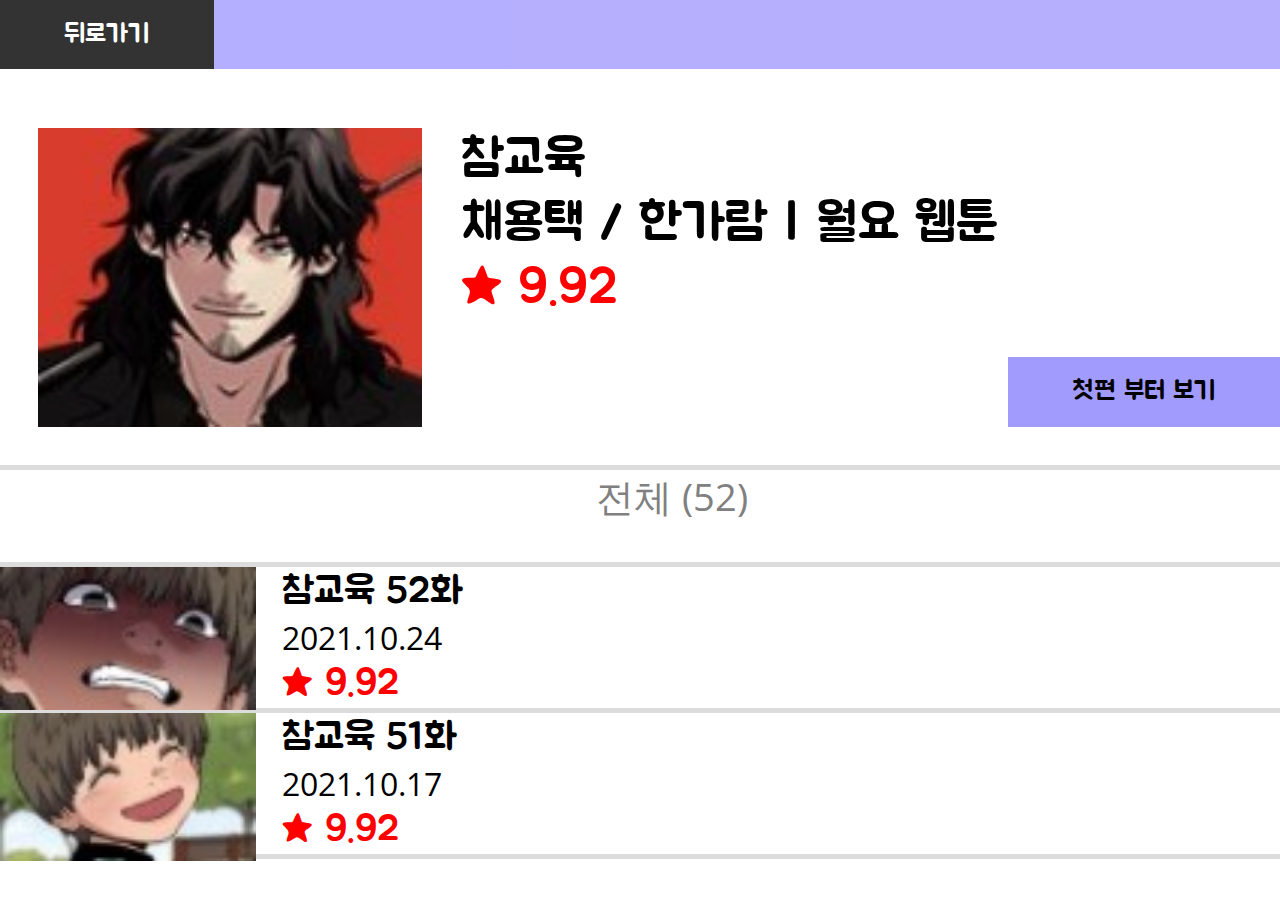
==== html/참교육.html @ a400f1e8 "Add files via upload" ====
<!DOCTYPE html>
<html lang="en">
  <head>
    <meta charset="UTF-8" />
    <meta http-equiv="X-UA-Compatible" content="IE=edge" />
    <meta name="viewport" content="width=device-width, initial-scale=1.0" />
    <title>참교육</title>
    <link rel="stylesheet" href="../style/MondayWebtooncss/참교육.css" />
    <!-- 웹폰트 -->
    <link rel="preconnect" href="https://fonts.googleapis.com" />
    <link rel="preconnect" href="https://fonts.gstatic.com" crossorigin />
    <link
      href="https://fonts.googleapis.com/css2?family=Jua&display=swap"
      rel="stylesheet"
    />
    <link rel="preconnect" href="https://fonts.googleapis.com" />
    <link rel="preconnect" href="https://fonts.gstatic.com" crossorigin />
    <link
      href="https://fonts.googleapis.com/css2?family=Open+Sans+Condensed:wght@300&display=swap"
      rel="stylesheet"
    />
    <!-- 웹폰트 끝 -->
  </head>
  <body>
    <div class="header">
      <button onclick="history.back()" class="backButton">뒤로가기</button>
    </div>
    <div class="container">
      <header>
        <div>
          <img
            src="../style/MondayWebtoonImages/참교육.jpg"
            alt="웹툰 참교육 이미지"
            class="mainWebtoonImage"
          />
          <span class="webtoonName">참교육</span> <br />
          <span class="webtoonAuthorDay">채용택 / 한가람 | 월요 웹툰</span>
          <br />
          <span class="webtoonScore">★ 9.92</span> <br />
          <button
            class="webtoonFirstStory"
            onclick="location.href='https://comic.naver.com/webtoon/detail?titleId=758037&no=1&weekday=mon'"
          >
            첫편 부터 보기
          </button>
        </div>
      </header>
      <main>
        <p>전체 (52)</p>
      </main>
      <article>
          <div onclick="location.href='https://comic.naver.com/webtoon/detail?titleId=758037&no=52&weekday=mon'">
              <img src="../style/MondayWebtoonImages/참교육회차별이미지/참교육 52화.jpg" alt="" class="webtoonImages">
              <span class="subWebtoonName">참교육 52화</span> <br>
              <span class="subDate">2021.10.24</span> <br>
              <span class="subScore">★ 9.92</span>
          </div>
          <div onclick="location.href='https://comic.naver.com/webtoon/detail?titleId=758037&no=51&weekday=mon'">
            <img src="../style/MondayWebtoonImages/참교육회차별이미지/참교육 51화.jpg" alt="" class="webtoonImages">
            <span class="subWebtoonName">참교육 51화</span> <br>
            <span class="subDate">2021.10.17</span> <br>
            <span class="subScore">★ 9.92</span>
        </div>
      </article>
    </div>
  </body>
</html>
---- style/MondayWebtooncss/참교육.css ----
/* body의 여백 없애기 */
body {
  margin: 0;
  padding-top: 10%;
}

/* 헤더부분인 뒤로가기 버튼을 고정시킴 */
.header {
  background-color: #a29bfe;
  position: fixed;
  top: 0;
  left: 0;
  right: 0;
  opacity: 0.8;
  z-index: 2;
}

.container {
  display: grid;
  grid-template-rows: auto;
}

/* header,main,article {
  border: 1px solid black;
} */

/* 메뉴버튼 꾸미기 */
.backButton {
  background-color: #a29bfe;
  color: black;
  padding: 1.5% 5%;
  text-align: center;
  font-size: 2vw;
  font-family: "Jua", sans-serif;
  border: 0;
  outline: 0;
}
/* 메뉴버튼에 마우스를 올렸을시 효과 */
.backButton:hover {
  background-color: black;
  color: white;
}

/* 웹툰 메인 이미지를 부모요소에 맞추기위해 삽입 */
.mainWebtoonImage {
  display: block;
  float: left;
  height: auto;
  width: 30%;
  padding-left: 3%;
}

.webtoonName,
.webtoonAuthorDay,
.webtoonScore {
  font-family: "Jua", sans-serif;
  font-size: 4vw;
  padding-left: 3%;
}

.webtoonScore {
  color: red;
}

.webtoonFirstStory {
  background-color: #a29bfe;
  color: black;
  padding: 1.5% 5%;
  text-align: center;
  font-size: 2vw;
  font-family: "Jua", sans-serif;
  border: 0;
  outline: 0;
  position: absolute;
  bottom: 0;
  right: 0;
}
.webtoonFirstStory:hover {
  background-color: black;
  color: white;
}
/* 첫편부터보기를 우측 하단에 두기위해 부모요소 container포지션을 변경 */
header > div {
  position: relative;
  height: 100%;
}

/* 웹툰화수 표현부분 */
p {
  display: block;
  border-top: thick solid #dcdcdc;
  font-size: 3vw;
  font-family: "Open Sans Condensed", sans-serif;
  color: gray;
  padding-left: 5%;
  text-align: center;
}

/* 웹툰 요소에 마우스 over시 클릭버튼활성화 */
article > div {
  cursor: pointer;
  border-bottom: thick solid #dcdcdc;
}
/* 웹툰 첫번째 요소에만 경계값 탑을 준다. */
article > div:nth-child(1) {
  border-top: thick solid #dcdcdc;
}

.webtoonImages {
  display: block;
  float: left;
  height: auto;
  width: 20vw;
}

.subWebtoonName {
  font-family: "Jua", sans-serif;
  font-size: 3vw;
}

.subDate {
  font-family: "Open Sans Condensed", sans-serif;
  font-size: 2.5vw;
}

.subScore {
  font-family: "Jua", sans-serif;
  font-size: 3vw;
  color: red;
}

.subWebtoonName,
.subDate,
.subScore {
  padding-left: 2%;
}
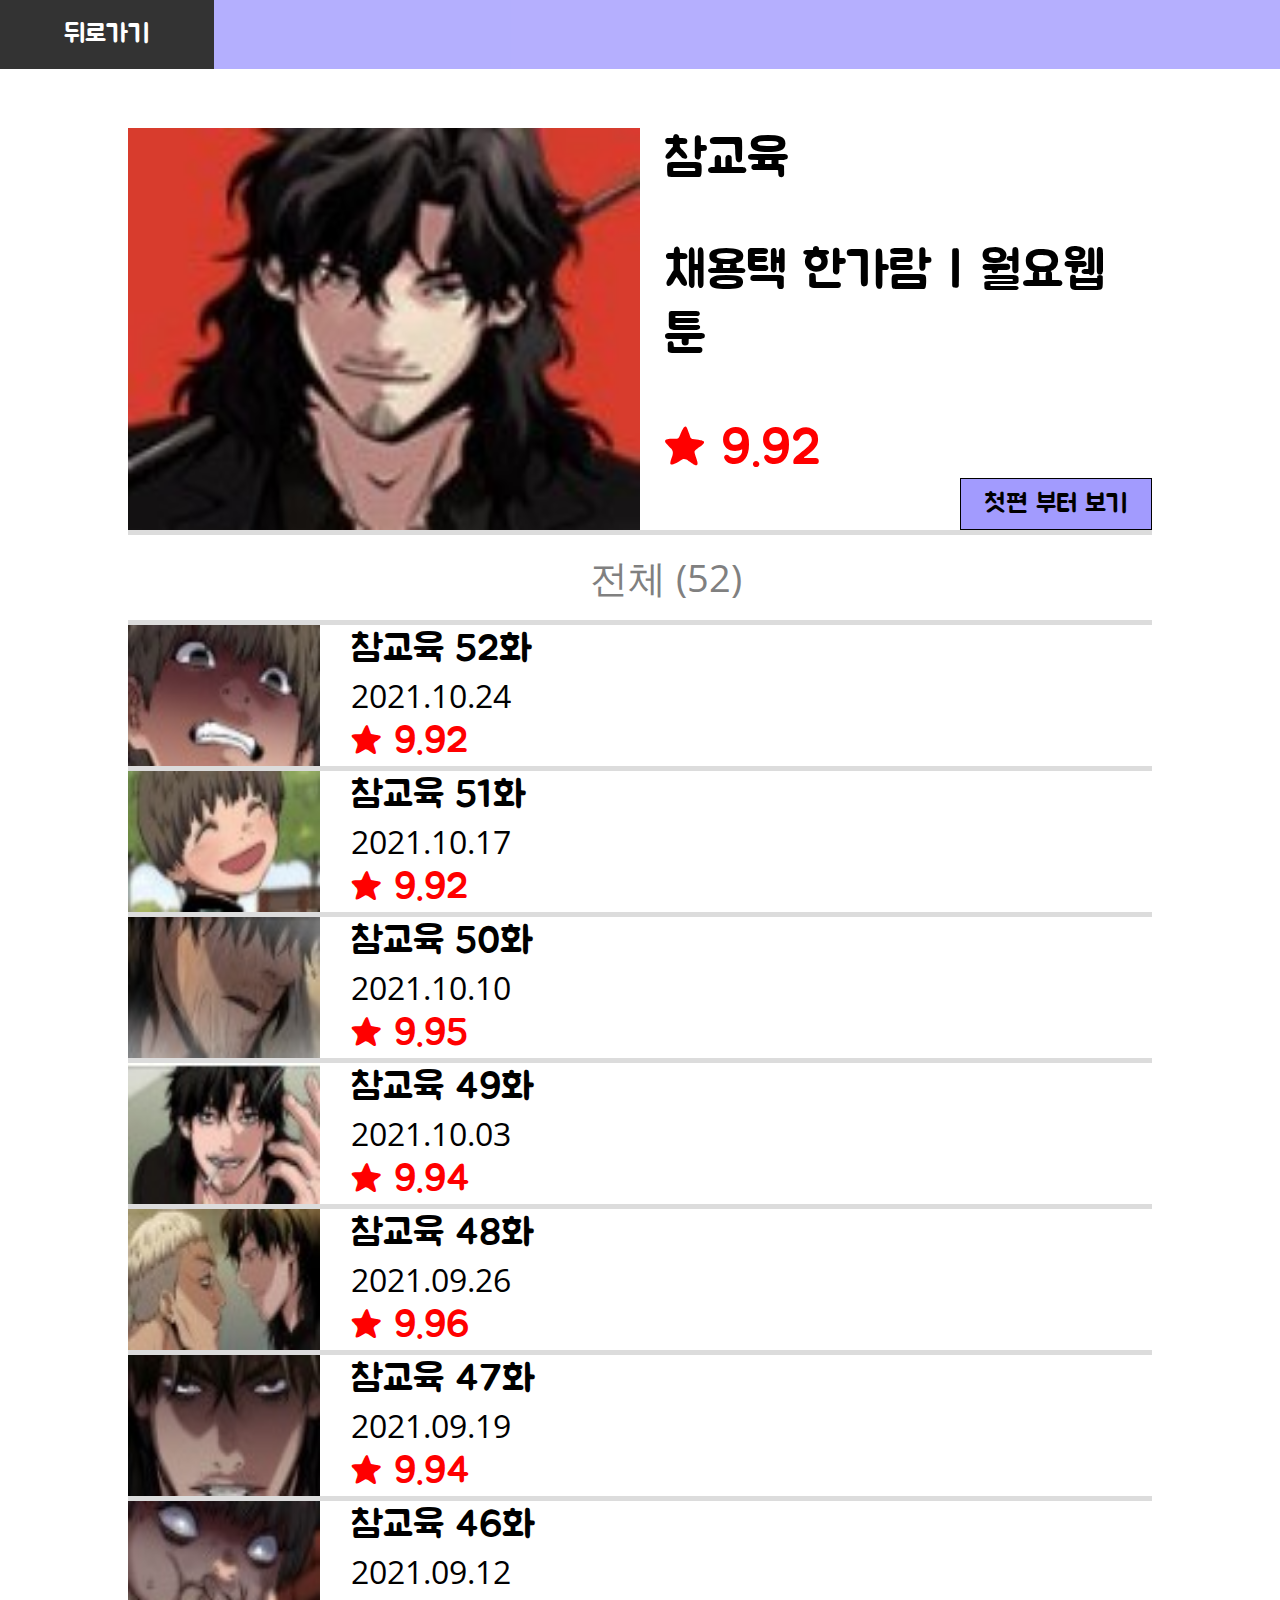
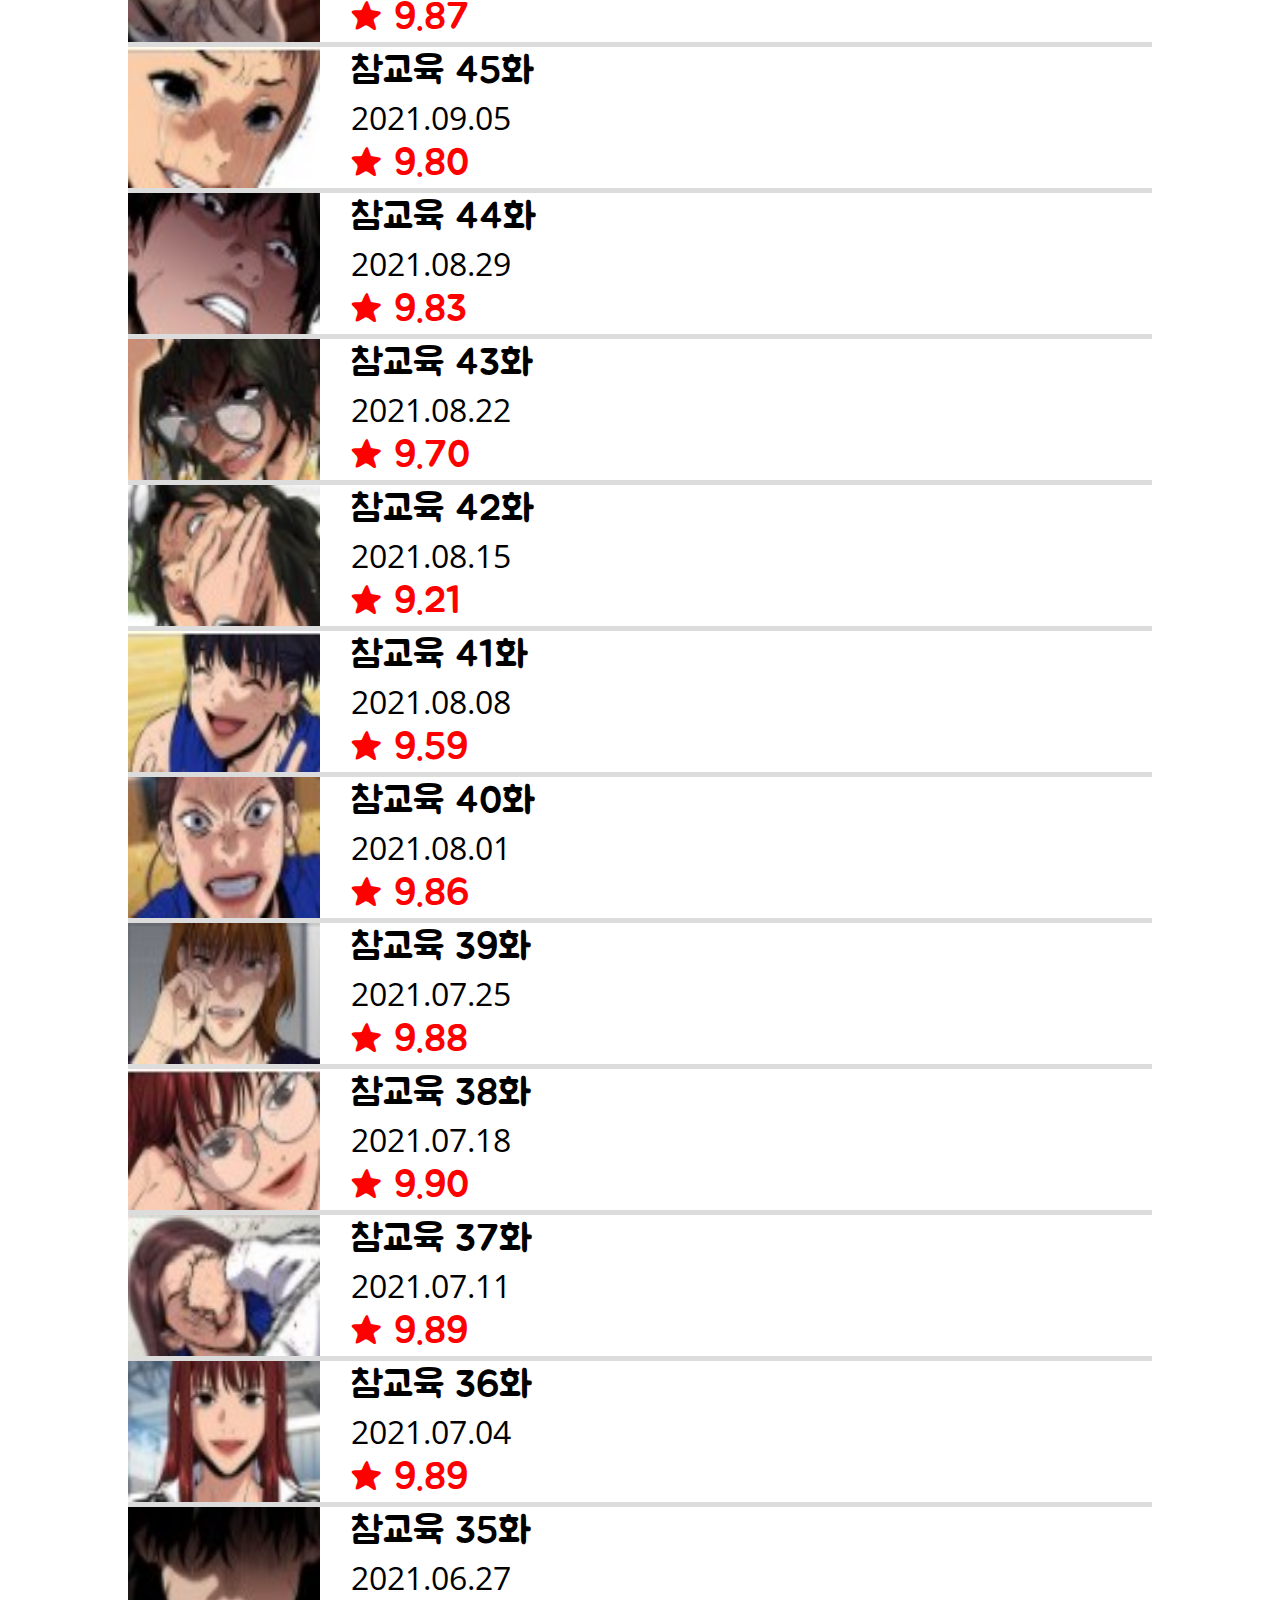
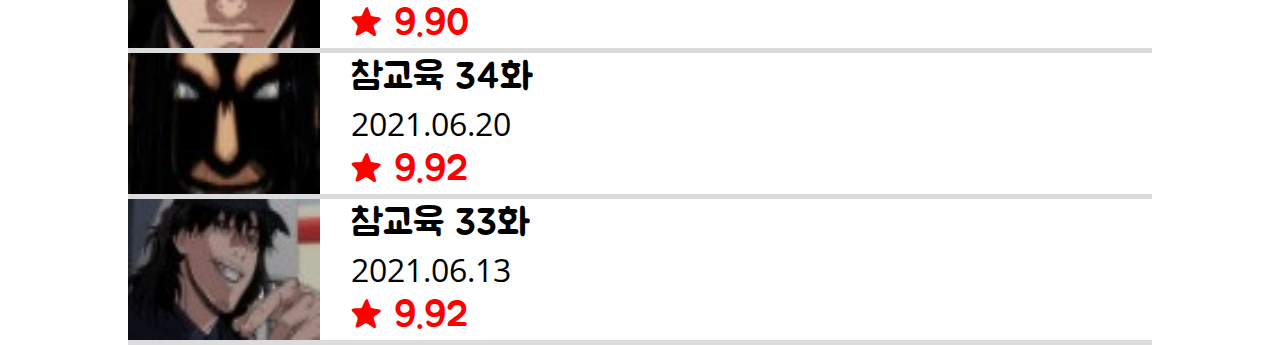
==== commit aba8cec2: "Add files via upload" ====
--- a/html/참교육.html
+++ b/html/참교육.html
@@ -27,39 +27,372 @@
     </div>
     <div class="container">
       <header>
-        <div>
-          <img
-            src="../style/MondayWebtoonImages/참교육.jpg"
-            alt="웹툰 참교육 이미지"
-            class="mainWebtoonImage"
-          />
-          <span class="webtoonName">참교육</span> <br />
-          <span class="webtoonAuthorDay">채용택 / 한가람 | 월요 웹툰</span>
-          <br />
-          <span class="webtoonScore">★ 9.92</span> <br />
-          <button
-            class="webtoonFirstStory"
-            onclick="location.href='https://comic.naver.com/webtoon/detail?titleId=758037&no=1&weekday=mon'"
-          >
-            첫편 부터 보기
-          </button>
+        <div class="container-2">
+          <div class="mainWebtoonImageBox">
+            <img
+              src="../style/MondayWebtoonImages/참교육.jpg"
+              alt=""
+              class="mainWebtoonImage"
+            />
+          </div>
+          <div class="mainWebtoonExplanationBox">
+            <p class="webtoonName">참교육</p>
+            <p class="webtoonAuthorDay">채용택 한가람 | 월요웹툰</p>
+            <p class="webtoonScore">★ 9.92</p>
+          </div>
+          <div class="webtoonButtonBox">
+            <button
+              class="webtoonFirstStory"
+              onclick="location.href='https://comic.naver.com/webtoon/detail?titleId=758037&no=1&weekday=mon'"
+            >
+              첫편 부터 보기
+            </button>
+          </div>
         </div>
       </header>
       <main>
-        <p>전체 (52)</p>
+        <div>전체 (52)</div>
       </main>
       <article>
-          <div onclick="location.href='https://comic.naver.com/webtoon/detail?titleId=758037&no=52&weekday=mon'">
-              <img src="../style/MondayWebtoonImages/참교육회차별이미지/참교육 52화.jpg" alt="" class="webtoonImages">
-              <span class="subWebtoonName">참교육 52화</span> <br>
-              <span class="subDate">2021.10.24</span> <br>
-              <span class="subScore">★ 9.92</span>
-          </div>
-          <div onclick="location.href='https://comic.naver.com/webtoon/detail?titleId=758037&no=51&weekday=mon'">
-            <img src="../style/MondayWebtoonImages/참교육회차별이미지/참교육 51화.jpg" alt="" class="webtoonImages">
-            <span class="subWebtoonName">참교육 51화</span> <br>
-            <span class="subDate">2021.10.17</span> <br>
+        <!-- 참교육 52화 -->
+        <div
+          onclick="location.href='https://comic.naver.com/webtoon/detail?titleId=758037&no=52&weekday=mon'" class="container-3"
+        >
+          <div class="webtoonImagesBox">
+            <img
+              src="../style/MondayWebtoonImages/참교육회차별이미지/참교육 52화.jpg"
+              alt=""
+              class="webtoonImages"
+            />
+          </div>
+          <div class="container-4">
+            <span class="subWebtoonName">참교육 52화</span>
+            <span class="subDate">2021.10.24</span>
             <span class="subScore">★ 9.92</span>
+          </div>
+        </div>
+        <!-- 참교육 51화 -->
+        <div
+          onclick="location.href='https://comic.naver.com/webtoon/detail?titleId=758037&no=51&weekday=mon'" class="container-3"
+        >
+          <div class="webtoonImagesBox">
+            <img
+              src="../style/MondayWebtoonImages/참교육회차별이미지/참교육 51화.jpg"
+              alt=""
+              class="webtoonImages"
+            />
+          </div>
+          <div class="container-4">
+            <span class="subWebtoonName">참교육 51화</span>
+            <span class="subDate">2021.10.17</span>
+            <span class="subScore">★ 9.92</span>
+          </div>
+        </div>
+        <!-- 참교육 50화 -->
+        <div
+          onclick="location.href='https://comic.naver.com/webtoon/detail?titleId=758037&no=50&weekday=mon'" class="container-3"
+        >
+          <div class="webtoonImagesBox">
+            <img
+              src="../style/MondayWebtoonImages/참교육회차별이미지/참교육 50화.jpg"
+              alt=""
+              class="webtoonImages"
+            />
+          </div>
+          <div class="container-4">
+            <span class="subWebtoonName">참교육 50화</span>
+            <span class="subDate">2021.10.10</span>
+            <span class="subScore">★ 9.95</span>
+          </div>
+        </div>
+        <!-- 참교육 49화 -->
+        <div
+          onclick="location.href='https://comic.naver.com/webtoon/detail?titleId=758037&no=49&weekday=mon'" class="container-3"
+        >
+          <div class="webtoonImagesBox">
+            <img
+              src="../style/MondayWebtoonImages/참교육회차별이미지/참교육 49화.jpg"
+              alt=""
+              class="webtoonImages"
+            />
+          </div>
+          <div class="container-4">
+            <span class="subWebtoonName">참교육 49화</span>
+            <span class="subDate">2021.10.03</span>
+            <span class="subScore">★ 9.94</span>
+          </div>
+        </div>
+        <!-- 참교육 48화 -->
+        <div
+          onclick="location.href='https://comic.naver.com/webtoon/detail?titleId=758037&no=48&weekday=mon'" class="container-3"
+        >
+          <div class="webtoonImagesBox">
+            <img
+              src="../style/MondayWebtoonImages/참교육회차별이미지/참교육 48화.jpg"
+              alt=""
+              class="webtoonImages"
+            />
+          </div>
+          <div class="container-4">
+            <span class="subWebtoonName">참교육 48화</span>
+            <span class="subDate">2021.09.26</span>
+            <span class="subScore">★ 9.96</span>
+          </div>
+        </div>
+        <!-- 참교육 47화 -->
+        <div
+          onclick="location.href='https://comic.naver.com/webtoon/detail?titleId=758037&no=47&weekday=mon'" class="container-3"
+        >
+          <div class="webtoonImagesBox">
+            <img
+              src="../style/MondayWebtoonImages/참교육회차별이미지/참교육 47화.jpg"
+              alt=""
+              class="webtoonImages"
+            />
+          </div>
+          <div class="container-4">
+            <span class="subWebtoonName">참교육 47화</span>
+            <span class="subDate">2021.09.19</span>
+            <span class="subScore">★ 9.94</span>
+          </div>
+        </div>
+        <!-- 참교육 46화 -->
+        <div
+          onclick="location.href='https://comic.naver.com/webtoon/detail?titleId=758037&no=46&weekday=mon'" class="container-3"
+        >
+          <div class="webtoonImagesBox">
+            <img
+              src="../style/MondayWebtoonImages/참교육회차별이미지/참교육 46화.jpg"
+              alt=""
+              class="webtoonImages"
+            />
+          </div>
+          <div class="container-4">
+            <span class="subWebtoonName">참교육 46화</span>
+            <span class="subDate">2021.09.12</span>
+            <span class="subScore">★ 9.87</span>
+          </div>
+        </div>
+        <!-- 참교육 45화 -->
+        <div
+          onclick="location.href='https://comic.naver.com/webtoon/detail?titleId=758037&no=45&weekday=mon'" class="container-3"
+        >
+          <div class="webtoonImagesBox">
+            <img
+              src="../style/MondayWebtoonImages/참교육회차별이미지/참교육 45화.jpg"
+              alt=""
+              class="webtoonImages"
+            />
+          </div>
+          <div class="container-4">
+            <span class="subWebtoonName">참교육 45화</span>
+            <span class="subDate">2021.09.05</span>
+            <span class="subScore">★ 9.80</span>
+          </div>
+        </div>
+        <!-- 참교육 44화 -->
+        <div
+          onclick="location.href='https://comic.naver.com/webtoon/detail?titleId=758037&no=44&weekday=mon'" class="container-3"
+        >
+          <div class="webtoonImagesBox">
+            <img
+              src="../style/MondayWebtoonImages/참교육회차별이미지/참교육 44화.jpg"
+              alt=""
+              class="webtoonImages"
+            />
+          </div>
+          <div class="container-4">
+            <span class="subWebtoonName">참교육 44화</span>
+            <span class="subDate">2021.08.29</span>
+            <span class="subScore">★ 9.83</span>
+          </div>
+        </div>
+        <!-- 참교육 43화 -->
+        <div
+          onclick="location.href='https://comic.naver.com/webtoon/detail?titleId=758037&no=43&weekday=mon'" class="container-3"
+        >
+          <div class="webtoonImagesBox">
+            <img
+              src="../style/MondayWebtoonImages/참교육회차별이미지/참교육 43화.jpg"
+              alt=""
+              class="webtoonImages"
+            />
+          </div>
+          <div class="container-4">
+            <span class="subWebtoonName">참교육 43화</span>
+            <span class="subDate">2021.08.22</span>
+            <span class="subScore">★ 9.70</span>
+          </div>
+        </div>
+        <!-- 참교육 42화 -->
+        <div
+          onclick="location.href='https://comic.naver.com/webtoon/detail?titleId=758037&no=42&weekday=mon'" class="container-3"
+        >
+          <div class="webtoonImagesBox">
+            <img
+              src="../style/MondayWebtoonImages/참교육회차별이미지/참교육 42화.jpg"
+              alt=""
+              class="webtoonImages"
+            />
+          </div>
+          <div class="container-4">
+            <span class="subWebtoonName">참교육 42화</span>
+            <span class="subDate">2021.08.15</span>
+            <span class="subScore">★ 9.21</span>
+          </div>
+        </div>
+        <!-- 참교육 41화 -->
+        <div
+          onclick="location.href='https://comic.naver.com/webtoon/detail?titleId=758037&no=41&weekday=mon'" class="container-3"
+        >
+          <div class="webtoonImagesBox">
+            <img
+              src="../style/MondayWebtoonImages/참교육회차별이미지/참교육 41화.jpg"
+              alt=""
+              class="webtoonImages"
+            />
+          </div>
+          <div class="container-4">
+            <span class="subWebtoonName">참교육 41화</span>
+            <span class="subDate">2021.08.08</span>
+            <span class="subScore">★ 9.59</span>
+          </div>
+        </div>
+        <!-- 참교육 40화 -->
+        <div
+          onclick="location.href='https://comic.naver.com/webtoon/detail?titleId=758037&no=40&weekday=mon'" class="container-3"
+        >
+          <div class="webtoonImagesBox">
+            <img
+              src="../style/MondayWebtoonImages/참교육회차별이미지/참교육 40화.jpg"
+              alt=""
+              class="webtoonImages"
+            />
+          </div>
+          <div class="container-4">
+            <span class="subWebtoonName">참교육 40화</span>
+            <span class="subDate">2021.08.01</span>
+            <span class="subScore">★ 9.86</span>
+          </div>
+        </div>
+        <!-- 참교육 39화 -->
+        <div
+          onclick="location.href='https://comic.naver.com/webtoon/detail?titleId=758037&no=39&weekday=mon'" class="container-3"
+        >
+          <div class="webtoonImagesBox">
+            <img
+              src="../style/MondayWebtoonImages/참교육회차별이미지/참교육 39화.jpg"
+              alt=""
+              class="webtoonImages"
+            />
+          </div>
+          <div class="container-4">
+            <span class="subWebtoonName">참교육 39화</span>
+            <span class="subDate">2021.07.25</span>
+            <span class="subScore">★ 9.88</span>
+          </div>
+        </div>
+        <!-- 참교육 38화 -->
+        <div
+          onclick="location.href='https://comic.naver.com/webtoon/detail?titleId=758037&no=38&weekday=mon'" class="container-3"
+        >
+          <div class="webtoonImagesBox">
+            <img
+              src="../style/MondayWebtoonImages/참교육회차별이미지/참교육 38화.jpg"
+              alt=""
+              class="webtoonImages"
+            />
+          </div>
+          <div class="container-4">
+            <span class="subWebtoonName">참교육 38화</span>
+            <span class="subDate">2021.07.18</span>
+            <span class="subScore">★ 9.90</span>
+          </div>
+        </div>
+        <!-- 참교육 37화 -->
+        <div
+          onclick="location.href='https://comic.naver.com/webtoon/detail?titleId=758037&no=37&weekday=mon'" class="container-3"
+        >
+          <div class="webtoonImagesBox">
+            <img
+              src="../style/MondayWebtoonImages/참교육회차별이미지/참교육 37화.jpg"
+              alt=""
+              class="webtoonImages"
+            />
+          </div>
+          <div class="container-4">
+            <span class="subWebtoonName">참교육 37화</span>
+            <span class="subDate">2021.07.11</span>
+            <span class="subScore">★ 9.89</span>
+          </div>
+        </div>
+        <!-- 참교육 36화 -->
+        <div
+          onclick="location.href='https://comic.naver.com/webtoon/detail?titleId=758037&no=36&weekday=mon'" class="container-3"
+        >
+          <div class="webtoonImagesBox">
+            <img
+              src="../style/MondayWebtoonImages/참교육회차별이미지/참교육 36화.jpg"
+              alt=""
+              class="webtoonImages"
+            />
+          </div>
+          <div class="container-4">
+            <span class="subWebtoonName">참교육 36화</span>
+            <span class="subDate">2021.07.04</span>
+            <span class="subScore">★ 9.89</span>
+          </div>
+        </div>
+        <!-- 참교육 35화 -->
+        <div
+          onclick="location.href='https://comic.naver.com/webtoon/detail?titleId=758037&no=35&weekday=mon'" class="container-3"
+        >
+          <div class="webtoonImagesBox">
+            <img
+              src="../style/MondayWebtoonImages/참교육회차별이미지/참교육 35화.jpg"
+              alt=""
+              class="webtoonImages"
+            />
+          </div>
+          <div class="container-4">
+            <span class="subWebtoonName">참교육 35화</span>
+            <span class="subDate">2021.06.27</span>
+            <span class="subScore">★ 9.90</span>
+          </div>
+        </div>
+        <!-- 참교육 34화 -->
+        <div
+          onclick="location.href='https://comic.naver.com/webtoon/detail?titleId=758037&no=34&weekday=mon'" class="container-3"
+        >
+          <div class="webtoonImagesBox">
+            <img
+              src="../style/MondayWebtoonImages/참교육회차별이미지/참교육 34화.jpg"
+              alt=""
+              class="webtoonImages"
+            />
+          </div>
+          <div class="container-4">
+            <span class="subWebtoonName">참교육 34화</span>
+            <span class="subDate">2021.06.20</span>
+            <span class="subScore">★ 9.92</span>
+          </div>
+        </div>
+        <!-- 참교육 33화  -->
+        <div
+          onclick="location.href='https://comic.naver.com/webtoon/detail?titleId=758037&no=33&weekday=mon'" class="container-3"
+        >
+          <div class="webtoonImagesBox">
+            <img
+              src="../style/MondayWebtoonImages/참교육회차별이미지/참교육 33화.jpg"
+              alt=""
+              class="webtoonImages"
+            />
+          </div>
+          <div class="container-4">
+            <span class="subWebtoonName">참교육 33화</span>
+            <span class="subDate">2021.06.13</span>
+            <span class="subScore">★ 9.92</span>
+          </div>
         </div>
       </article>
     </div>
--- a/style/MondayWebtooncss/참교육.css
+++ b/style/MondayWebtooncss/참교육.css
@@ -1,4 +1,5 @@
 /* body의 여백 없애기 */
+/* 패딩을 입혀 뒤로가기 요소부분을 웹툰과 간격을 띄움 */
 body {
   margin: 0;
   padding-top: 10%;
@@ -15,14 +16,19 @@
   z-index: 2;
 }
 
+/* 컨테이너 요소가 중앙에 몰려있도록 보기편하게 조정 */
 .container {
   display: grid;
   grid-template-rows: auto;
+  margin-left: 10%;
+  margin-right: 10%;
 }
 
-/* header,main,article {
-  border: 1px solid black;
-} */
+/* webtoonButtonBox의 부모요소인 container-2를 포지션조정을 하여 버튼이 우측하단에 고정되도록 조정 */
+.container-2 {
+    display: flex;
+    position: relative;
+}
 
 /* 메뉴버튼 꾸미기 */
 .backButton {
@@ -40,14 +46,18 @@
   background-color: black;
   color: white;
 }
+.mainWebtoonImageBox {
+    width: 50%;
+}
 
-/* 웹툰 메인 이미지를 부모요소에 맞추기위해 삽입 */
 .mainWebtoonImage {
-  display: block;
-  float: left;
-  height: auto;
-  width: 30%;
-  padding-left: 3%;
+  height: 100%;
+  width: 100%;
+}
+
+.mainWebtoonExplanationBox > p {
+  margin-top: 0;
+  margin-bottom: 0;
 }
 
 .webtoonName,
@@ -55,40 +65,50 @@
 .webtoonScore {
   font-family: "Jua", sans-serif;
   font-size: 4vw;
-  padding-left: 3%;
+  padding-bottom: 10%;
+  padding-left: 5%;
 }
 
 .webtoonScore {
   color: red;
 }
 
+/* 첫편부터보기 버튼을 바닥으로 지정 */
+.webtoonButtonBox {
+    align-self: flex-end;
+    position: absolute;
+    right: 0;
+}
+
 .webtoonFirstStory {
   background-color: #a29bfe;
   color: black;
-  padding: 1.5% 5%;
+  padding: 5% 1.5%;
   text-align: center;
   font-size: 2vw;
   font-family: "Jua", sans-serif;
   border: 0;
   outline: 0;
-  position: absolute;
-  bottom: 0;
-  right: 0;
+  width: 15vw;
+  height: auto;
+  border: 1px solid black;
 }
 .webtoonFirstStory:hover {
   background-color: black;
   color: white;
 }
+
 /* 첫편부터보기를 우측 하단에 두기위해 부모요소 container포지션을 변경 */
-header > div {
+/* header > div {
   position: relative;
   height: 100%;
-}
+} */
 
 /* 웹툰화수 표현부분 */
-p {
-  display: block;
+main > div {
   border-top: thick solid #dcdcdc;
+  padding-top: 1.5%;
+  padding-bottom: 1.5%;
   font-size: 3vw;
   font-family: "Open Sans Condensed", sans-serif;
   color: gray;
@@ -106,31 +126,39 @@
   border-top: thick solid #dcdcdc;
 }
 
-.webtoonImages {
-  display: block;
-  float: left;
-  height: auto;
-  width: 20vw;
+/* 웹툰이미지 박스크기 조정 */
+.webtoonImageBox {
+  width: 100%;
+  height: 100%;
 }
 
+/* 웹툰이미지들 크기 조정 */
+.webtoonImages {
+  width: 15vw;
+  height: 100%;
+}
+
+/* 웹툰 글씨요소 조정 */
 .subWebtoonName {
   font-family: "Jua", sans-serif;
   font-size: 3vw;
 }
-
 .subDate {
   font-family: "Open Sans Condensed", sans-serif;
   font-size: 2.5vw;
 }
-
 .subScore {
   font-family: "Jua", sans-serif;
   font-size: 3vw;
   color: red;
 }
 
-.subWebtoonName,
-.subDate,
-.subScore {
-  padding-left: 2%;
+
+.container-3 {
+  display: flex;
 }
+/* 웹툰글자요소들을 그리드로 지정하여 세로로 보이도록함 */
+.container-4 {
+  display: grid;
+  margin-left: 3%;
+}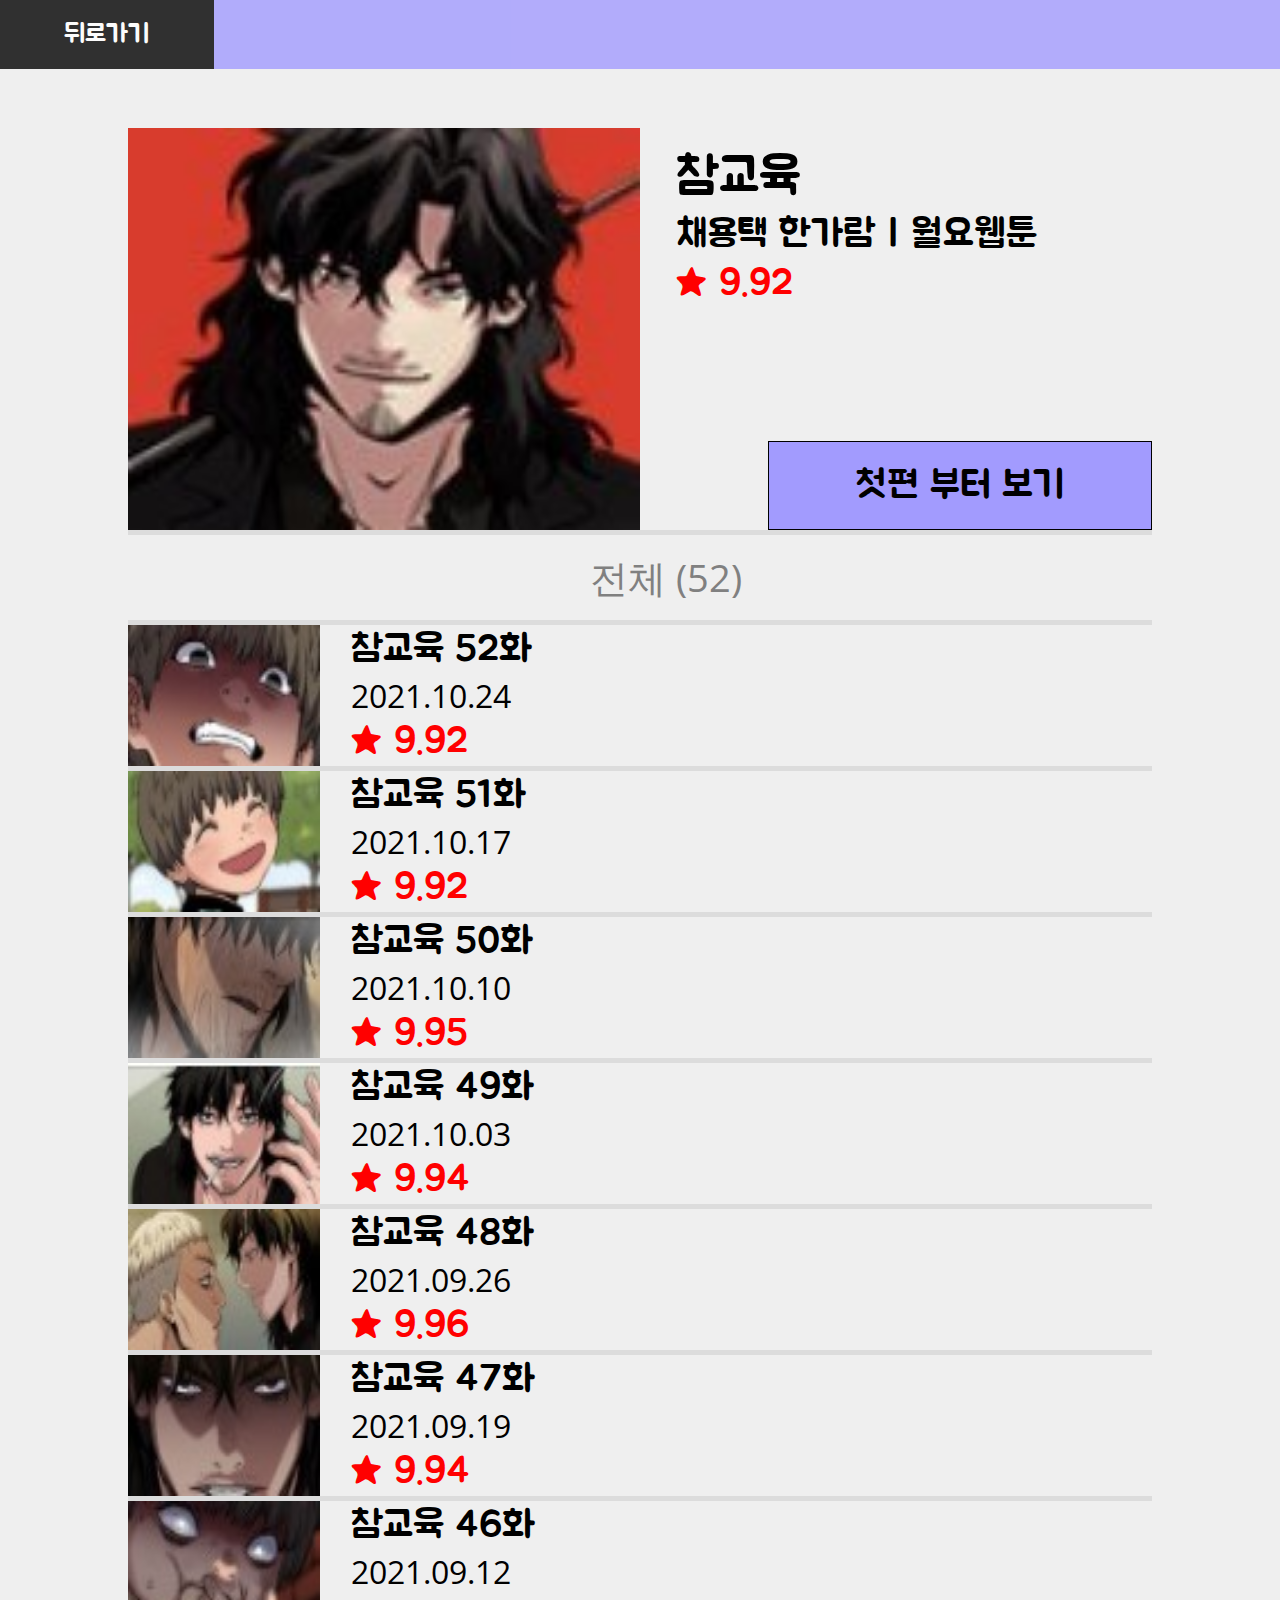
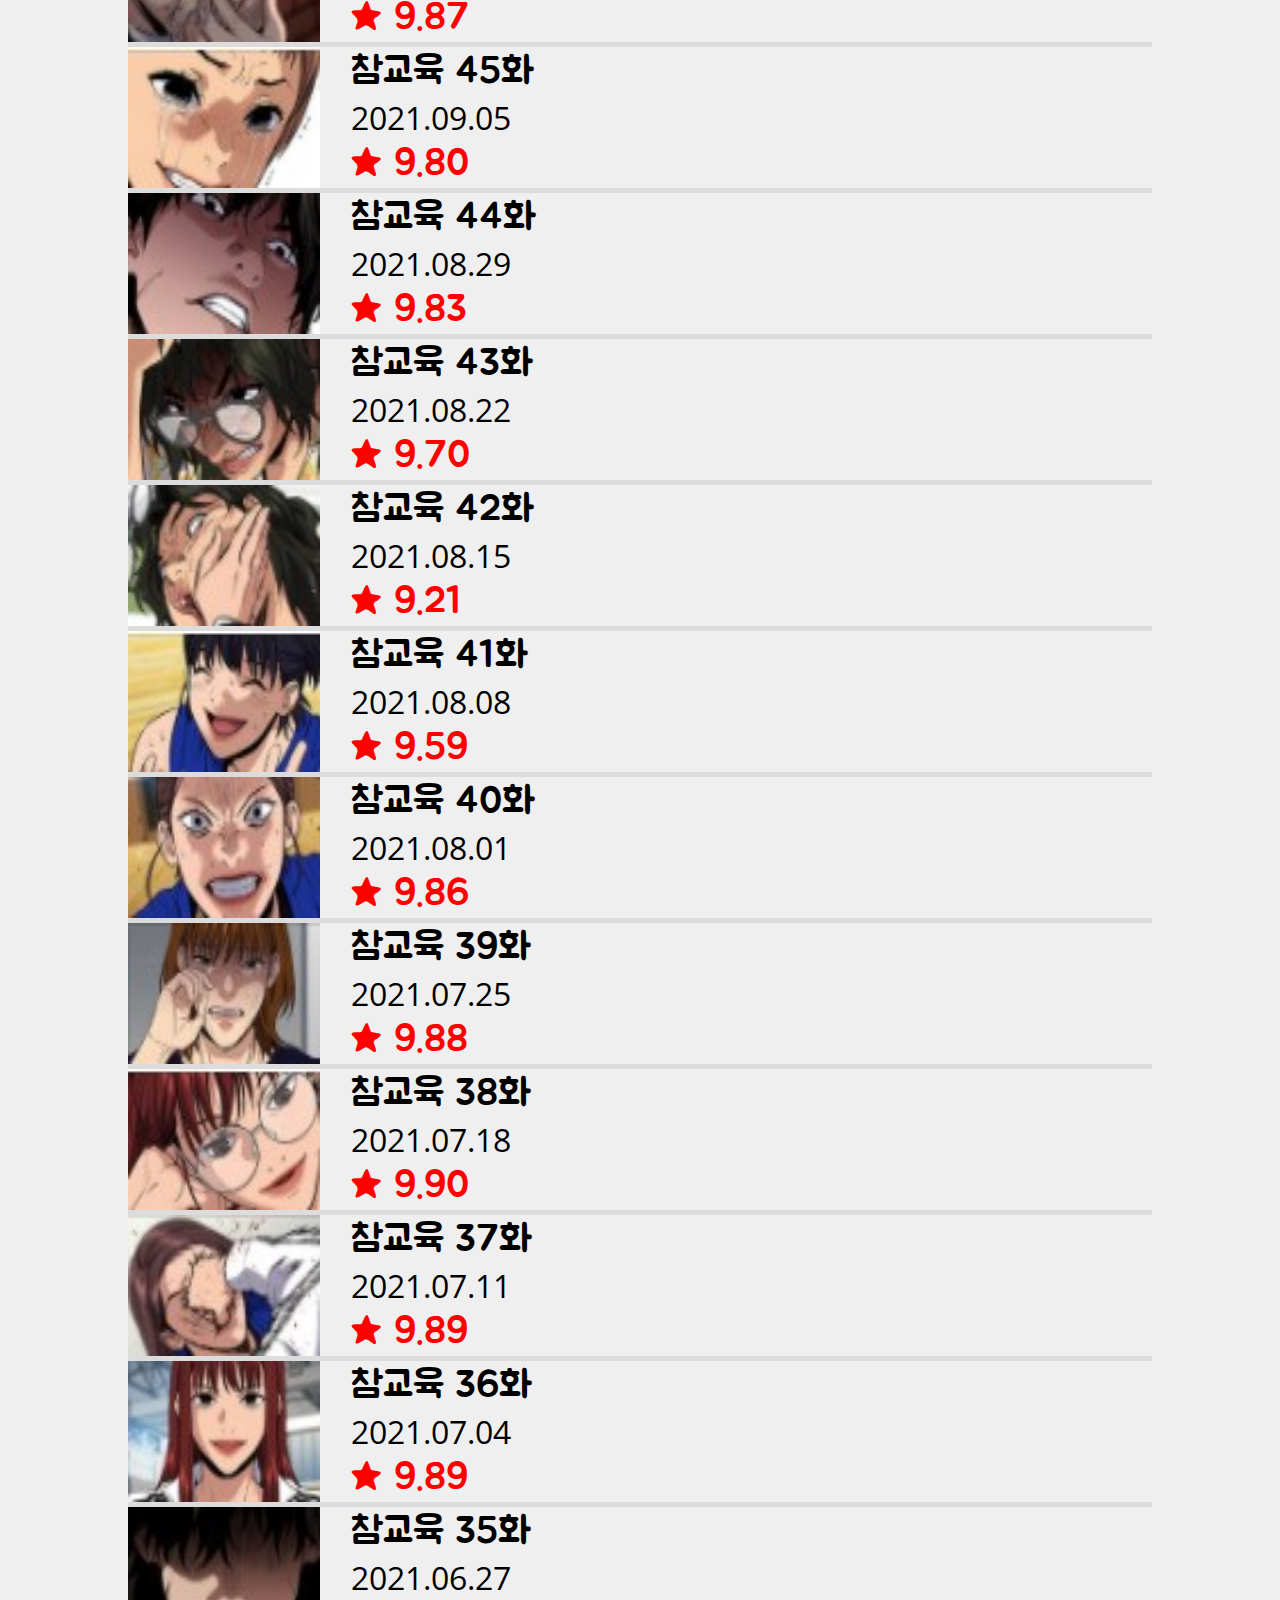
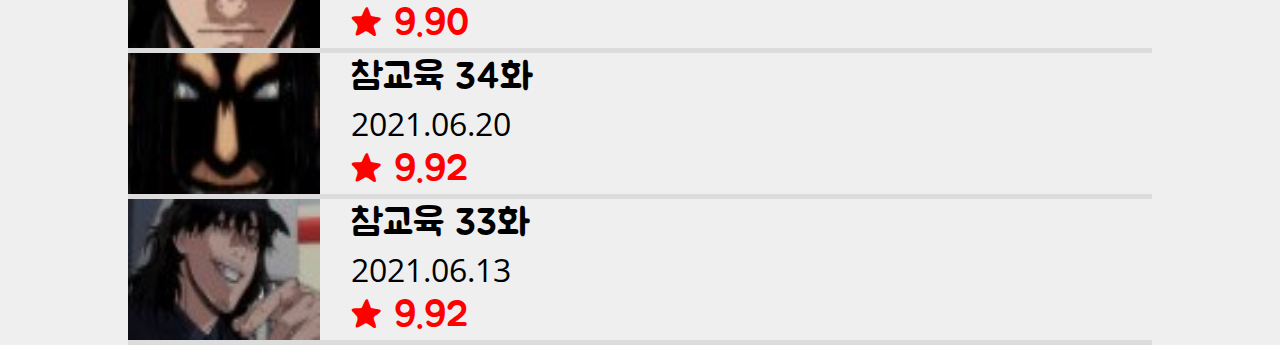
==== commit 187b5960: "Add files via upload" ====
--- a/html/참교육.html
+++ b/html/참교육.html
@@ -56,7 +56,8 @@
       <article>
         <!-- 참교육 52화 -->
         <div
-          onclick="location.href='https://comic.naver.com/webtoon/detail?titleId=758037&no=52&weekday=mon'" class="container-3"
+          onclick="location.href='https://comic.naver.com/webtoon/detail?titleId=758037&no=52&weekday=mon'"
+          class="container-3"
         >
           <div class="webtoonImagesBox">
             <img
@@ -73,7 +74,8 @@
         </div>
         <!-- 참교육 51화 -->
         <div
-          onclick="location.href='https://comic.naver.com/webtoon/detail?titleId=758037&no=51&weekday=mon'" class="container-3"
+          onclick="location.href='https://comic.naver.com/webtoon/detail?titleId=758037&no=51&weekday=mon'"
+          class="container-3"
         >
           <div class="webtoonImagesBox">
             <img
@@ -90,7 +92,8 @@
         </div>
         <!-- 참교육 50화 -->
         <div
-          onclick="location.href='https://comic.naver.com/webtoon/detail?titleId=758037&no=50&weekday=mon'" class="container-3"
+          onclick="location.href='https://comic.naver.com/webtoon/detail?titleId=758037&no=50&weekday=mon'"
+          class="container-3"
         >
           <div class="webtoonImagesBox">
             <img
@@ -107,7 +110,8 @@
         </div>
         <!-- 참교육 49화 -->
         <div
-          onclick="location.href='https://comic.naver.com/webtoon/detail?titleId=758037&no=49&weekday=mon'" class="container-3"
+          onclick="location.href='https://comic.naver.com/webtoon/detail?titleId=758037&no=49&weekday=mon'"
+          class="container-3"
         >
           <div class="webtoonImagesBox">
             <img
@@ -124,7 +128,8 @@
         </div>
         <!-- 참교육 48화 -->
         <div
-          onclick="location.href='https://comic.naver.com/webtoon/detail?titleId=758037&no=48&weekday=mon'" class="container-3"
+          onclick="location.href='https://comic.naver.com/webtoon/detail?titleId=758037&no=48&weekday=mon'"
+          class="container-3"
         >
           <div class="webtoonImagesBox">
             <img
@@ -141,7 +146,8 @@
         </div>
         <!-- 참교육 47화 -->
         <div
-          onclick="location.href='https://comic.naver.com/webtoon/detail?titleId=758037&no=47&weekday=mon'" class="container-3"
+          onclick="location.href='https://comic.naver.com/webtoon/detail?titleId=758037&no=47&weekday=mon'"
+          class="container-3"
         >
           <div class="webtoonImagesBox">
             <img
@@ -158,7 +164,8 @@
         </div>
         <!-- 참교육 46화 -->
         <div
-          onclick="location.href='https://comic.naver.com/webtoon/detail?titleId=758037&no=46&weekday=mon'" class="container-3"
+          onclick="location.href='https://comic.naver.com/webtoon/detail?titleId=758037&no=46&weekday=mon'"
+          class="container-3"
         >
           <div class="webtoonImagesBox">
             <img
@@ -175,7 +182,8 @@
         </div>
         <!-- 참교육 45화 -->
         <div
-          onclick="location.href='https://comic.naver.com/webtoon/detail?titleId=758037&no=45&weekday=mon'" class="container-3"
+          onclick="location.href='https://comic.naver.com/webtoon/detail?titleId=758037&no=45&weekday=mon'"
+          class="container-3"
         >
           <div class="webtoonImagesBox">
             <img
@@ -192,7 +200,8 @@
         </div>
         <!-- 참교육 44화 -->
         <div
-          onclick="location.href='https://comic.naver.com/webtoon/detail?titleId=758037&no=44&weekday=mon'" class="container-3"
+          onclick="location.href='https://comic.naver.com/webtoon/detail?titleId=758037&no=44&weekday=mon'"
+          class="container-3"
         >
           <div class="webtoonImagesBox">
             <img
@@ -209,7 +218,8 @@
         </div>
         <!-- 참교육 43화 -->
         <div
-          onclick="location.href='https://comic.naver.com/webtoon/detail?titleId=758037&no=43&weekday=mon'" class="container-3"
+          onclick="location.href='https://comic.naver.com/webtoon/detail?titleId=758037&no=43&weekday=mon'"
+          class="container-3"
         >
           <div class="webtoonImagesBox">
             <img
@@ -226,7 +236,8 @@
         </div>
         <!-- 참교육 42화 -->
         <div
-          onclick="location.href='https://comic.naver.com/webtoon/detail?titleId=758037&no=42&weekday=mon'" class="container-3"
+          onclick="location.href='https://comic.naver.com/webtoon/detail?titleId=758037&no=42&weekday=mon'"
+          class="container-3"
         >
           <div class="webtoonImagesBox">
             <img
@@ -243,7 +254,8 @@
         </div>
         <!-- 참교육 41화 -->
         <div
-          onclick="location.href='https://comic.naver.com/webtoon/detail?titleId=758037&no=41&weekday=mon'" class="container-3"
+          onclick="location.href='https://comic.naver.com/webtoon/detail?titleId=758037&no=41&weekday=mon'"
+          class="container-3"
         >
           <div class="webtoonImagesBox">
             <img
@@ -260,7 +272,8 @@
         </div>
         <!-- 참교육 40화 -->
         <div
-          onclick="location.href='https://comic.naver.com/webtoon/detail?titleId=758037&no=40&weekday=mon'" class="container-3"
+          onclick="location.href='https://comic.naver.com/webtoon/detail?titleId=758037&no=40&weekday=mon'"
+          class="container-3"
         >
           <div class="webtoonImagesBox">
             <img
@@ -277,7 +290,8 @@
         </div>
         <!-- 참교육 39화 -->
         <div
-          onclick="location.href='https://comic.naver.com/webtoon/detail?titleId=758037&no=39&weekday=mon'" class="container-3"
+          onclick="location.href='https://comic.naver.com/webtoon/detail?titleId=758037&no=39&weekday=mon'"
+          class="container-3"
         >
           <div class="webtoonImagesBox">
             <img
@@ -294,7 +308,8 @@
         </div>
         <!-- 참교육 38화 -->
         <div
-          onclick="location.href='https://comic.naver.com/webtoon/detail?titleId=758037&no=38&weekday=mon'" class="container-3"
+          onclick="location.href='https://comic.naver.com/webtoon/detail?titleId=758037&no=38&weekday=mon'"
+          class="container-3"
         >
           <div class="webtoonImagesBox">
             <img
@@ -311,7 +326,8 @@
         </div>
         <!-- 참교육 37화 -->
         <div
-          onclick="location.href='https://comic.naver.com/webtoon/detail?titleId=758037&no=37&weekday=mon'" class="container-3"
+          onclick="location.href='https://comic.naver.com/webtoon/detail?titleId=758037&no=37&weekday=mon'"
+          class="container-3"
         >
           <div class="webtoonImagesBox">
             <img
@@ -328,7 +344,8 @@
         </div>
         <!-- 참교육 36화 -->
         <div
-          onclick="location.href='https://comic.naver.com/webtoon/detail?titleId=758037&no=36&weekday=mon'" class="container-3"
+          onclick="location.href='https://comic.naver.com/webtoon/detail?titleId=758037&no=36&weekday=mon'"
+          class="container-3"
         >
           <div class="webtoonImagesBox">
             <img
@@ -345,7 +362,8 @@
         </div>
         <!-- 참교육 35화 -->
         <div
-          onclick="location.href='https://comic.naver.com/webtoon/detail?titleId=758037&no=35&weekday=mon'" class="container-3"
+          onclick="location.href='https://comic.naver.com/webtoon/detail?titleId=758037&no=35&weekday=mon'"
+          class="container-3"
         >
           <div class="webtoonImagesBox">
             <img
@@ -362,7 +380,8 @@
         </div>
         <!-- 참교육 34화 -->
         <div
-          onclick="location.href='https://comic.naver.com/webtoon/detail?titleId=758037&no=34&weekday=mon'" class="container-3"
+          onclick="location.href='https://comic.naver.com/webtoon/detail?titleId=758037&no=34&weekday=mon'"
+          class="container-3"
         >
           <div class="webtoonImagesBox">
             <img
@@ -379,7 +398,8 @@
         </div>
         <!-- 참교육 33화  -->
         <div
-          onclick="location.href='https://comic.naver.com/webtoon/detail?titleId=758037&no=33&weekday=mon'" class="container-3"
+          onclick="location.href='https://comic.naver.com/webtoon/detail?titleId=758037&no=33&weekday=mon'"
+          class="container-3"
         >
           <div class="webtoonImagesBox">
             <img
--- a/style/MondayWebtooncss/참교육.css
+++ b/style/MondayWebtooncss/참교육.css
@@ -3,6 +3,7 @@
 body {
   margin: 0;
   padding-top: 10%;
+  background-color: #EFEFEF;
 }
 
 /* 헤더부분인 뒤로가기 버튼을 고정시킴 */
@@ -58,15 +59,28 @@
 .mainWebtoonExplanationBox > p {
   margin-top: 0;
   margin-bottom: 0;
+  /* 웹툰 설명 내용 줄넘김 방지 */
+  width: 100%;
+}
+
+.webtoonName {
+  padding-top: 5%;
 }
 
 .webtoonName,
 .webtoonAuthorDay,
 .webtoonScore {
   font-family: "Jua", sans-serif;
+  padding-left: 10%;
+}
+
+.webtoonName {
   font-size: 4vw;
-  padding-bottom: 10%;
-  padding-left: 5%;
+}
+
+.webtoonAuthorDay,
+.webtoonScore {
+  font-size: 3vw;
 }
 
 .webtoonScore {
@@ -85,11 +99,11 @@
   color: black;
   padding: 5% 1.5%;
   text-align: center;
-  font-size: 2vw;
+  font-size: 3vw;
   font-family: "Jua", sans-serif;
   border: 0;
   outline: 0;
-  width: 15vw;
+  width: 30vw;
   height: auto;
   border: 1px solid black;
 }
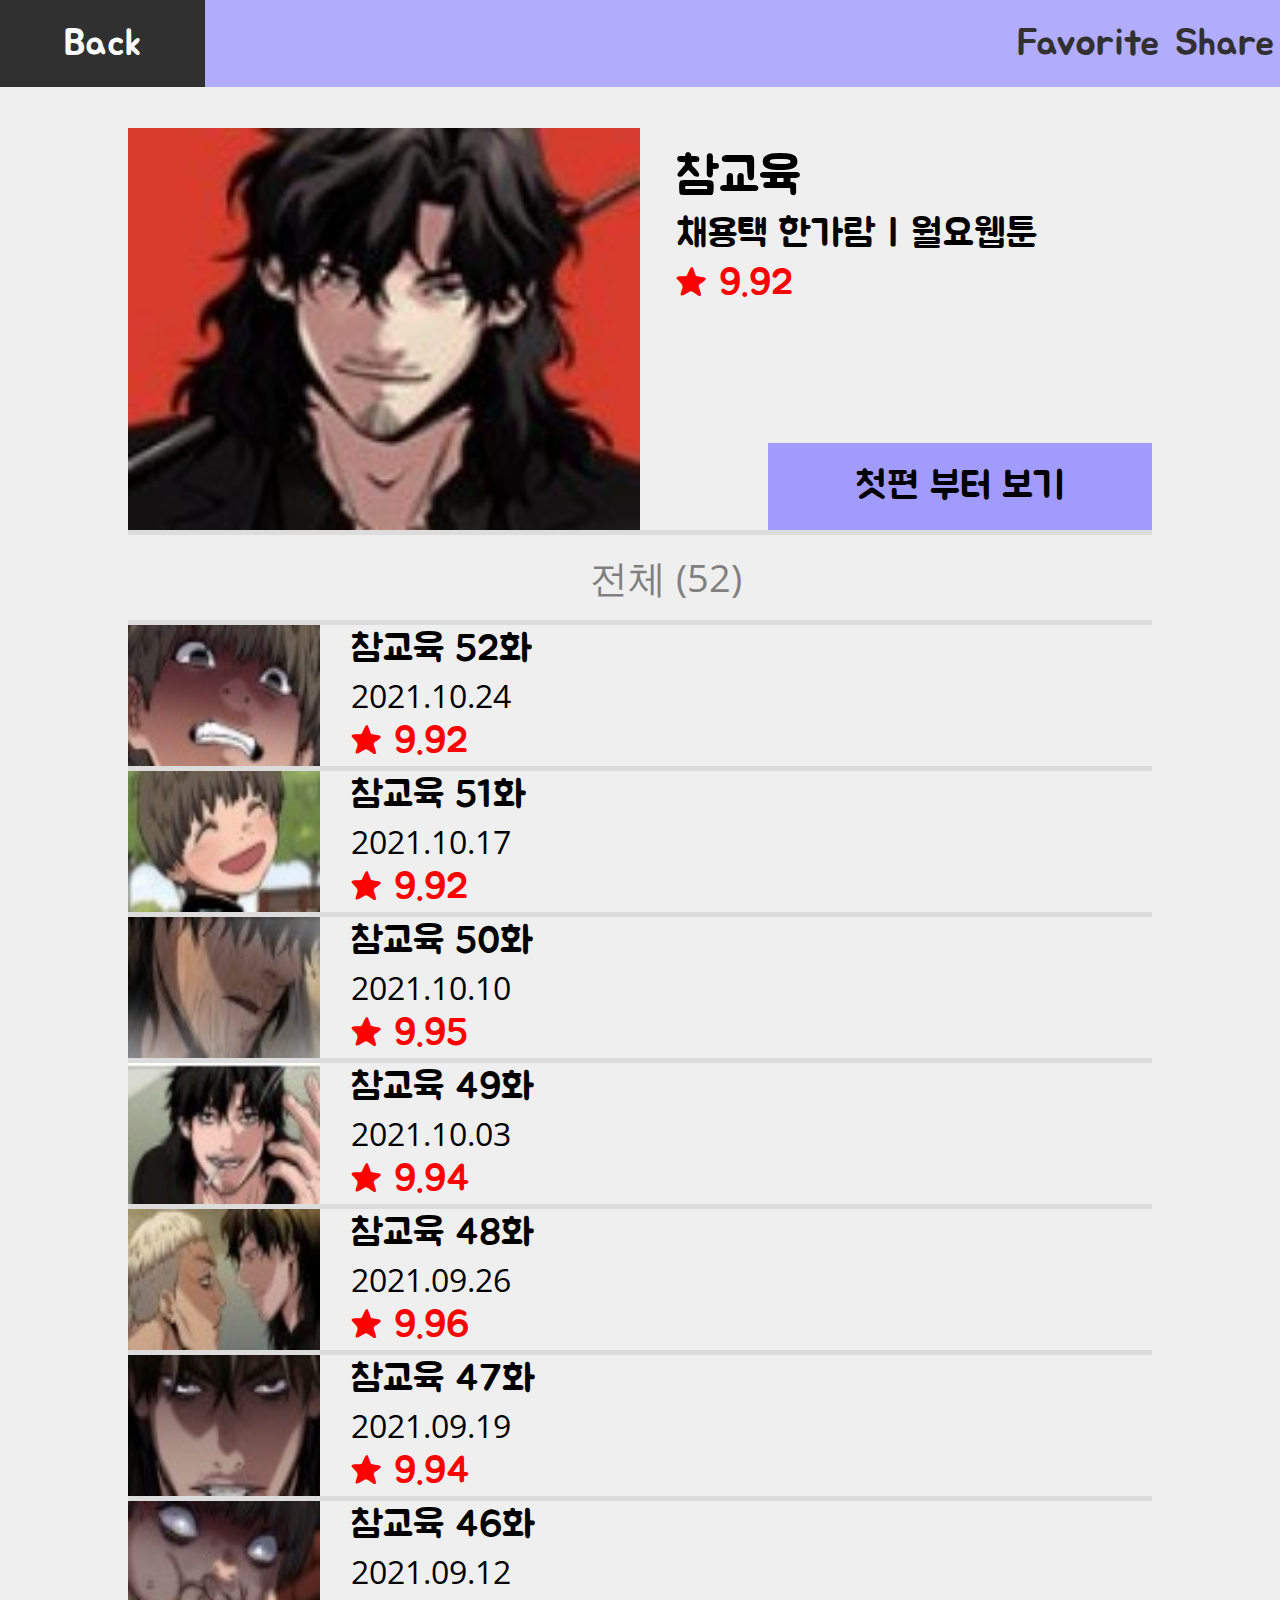
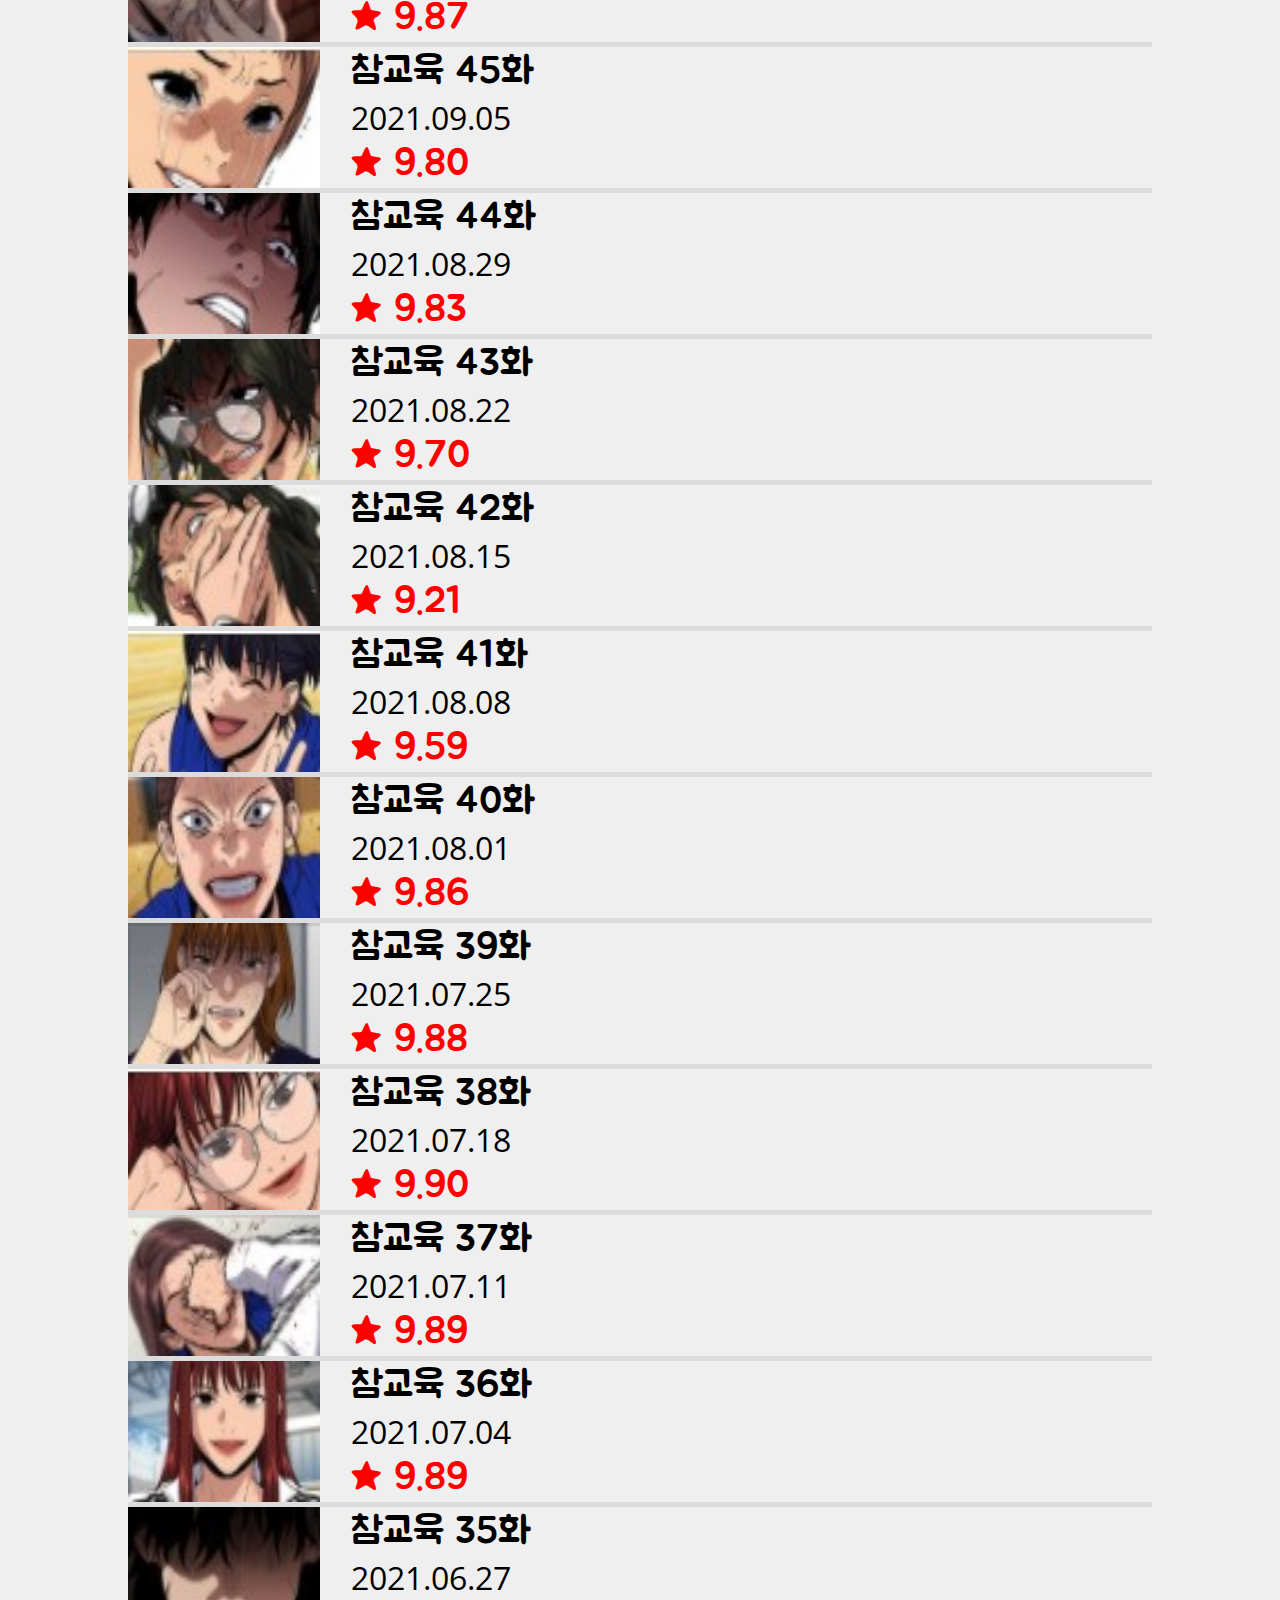
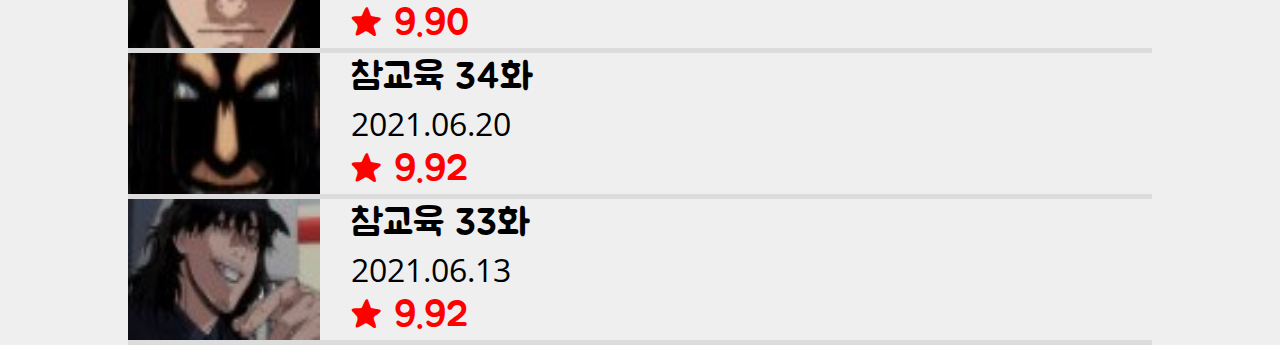
==== commit 7c3f2368: "Add files via upload" ====
--- a/html/참교육.html
+++ b/html/참교육.html
@@ -23,7 +23,11 @@
   </head>
   <body>
     <div class="header">
-      <button onclick="history.back()" class="backButton">뒤로가기</button>
+      <button onclick="history.back()" class="backButton">Back</button>
+      <span>
+        <button class="favoriteButton">Favorite</button>
+        <button class="shareButton">Share</button>
+      </span>
     </div>
     <div class="container">
       <header>
--- a/style/MondayWebtooncss/참교육.css
+++ b/style/MondayWebtooncss/참교육.css
@@ -31,18 +31,47 @@
     position: relative;
 }
 
-/* 메뉴버튼 꾸미기 */
+/* 상단바에 있는 뒤로가기와 관심,공유 버튼을 양쪽으로 정렬하기 위해 flex 사용 */
+.header {
+  display: flex;
+  justify-content: space-between;
+  align-items: center;
+}
+
+/* 관심, 공유버튼 꾸미기 */
+.favoriteButton, .shareButton {
+  display: inline;
+  background-color: #a29bfe;
+  color: black;
+  text-align: center;
+  font-size: 3vw;
+  font-family: "Jua", sans-serif;
+  border: 0;
+  outline: 0;
+  padding-top: 5%;
+  padding-bottom: 5%;
+}
+.favoriteButton:hover {
+  background-color: black;
+  color: white;
+}
+.shareButton:hover {
+  background-color: black;
+  color: white;
+}
+
+/* 뒤로가기버튼 꾸미기 */
 .backButton {
   background-color: #a29bfe;
   color: black;
   padding: 1.5% 5%;
   text-align: center;
-  font-size: 2vw;
+  font-size: 3vw;
   font-family: "Jua", sans-serif;
   border: 0;
   outline: 0;
 }
-/* 메뉴버튼에 마우스를 올렸을시 효과 */
+/* 뒤로가기버튼에 마우스를 올렸을시 효과 */
 .backButton:hover {
   background-color: black;
   color: white;
@@ -105,10 +134,9 @@
   outline: 0;
   width: 30vw;
   height: auto;
-  border: 1px solid black;
 }
 .webtoonFirstStory:hover {
-  background-color: black;
+  background-color: #343A40;
   color: white;
 }
 
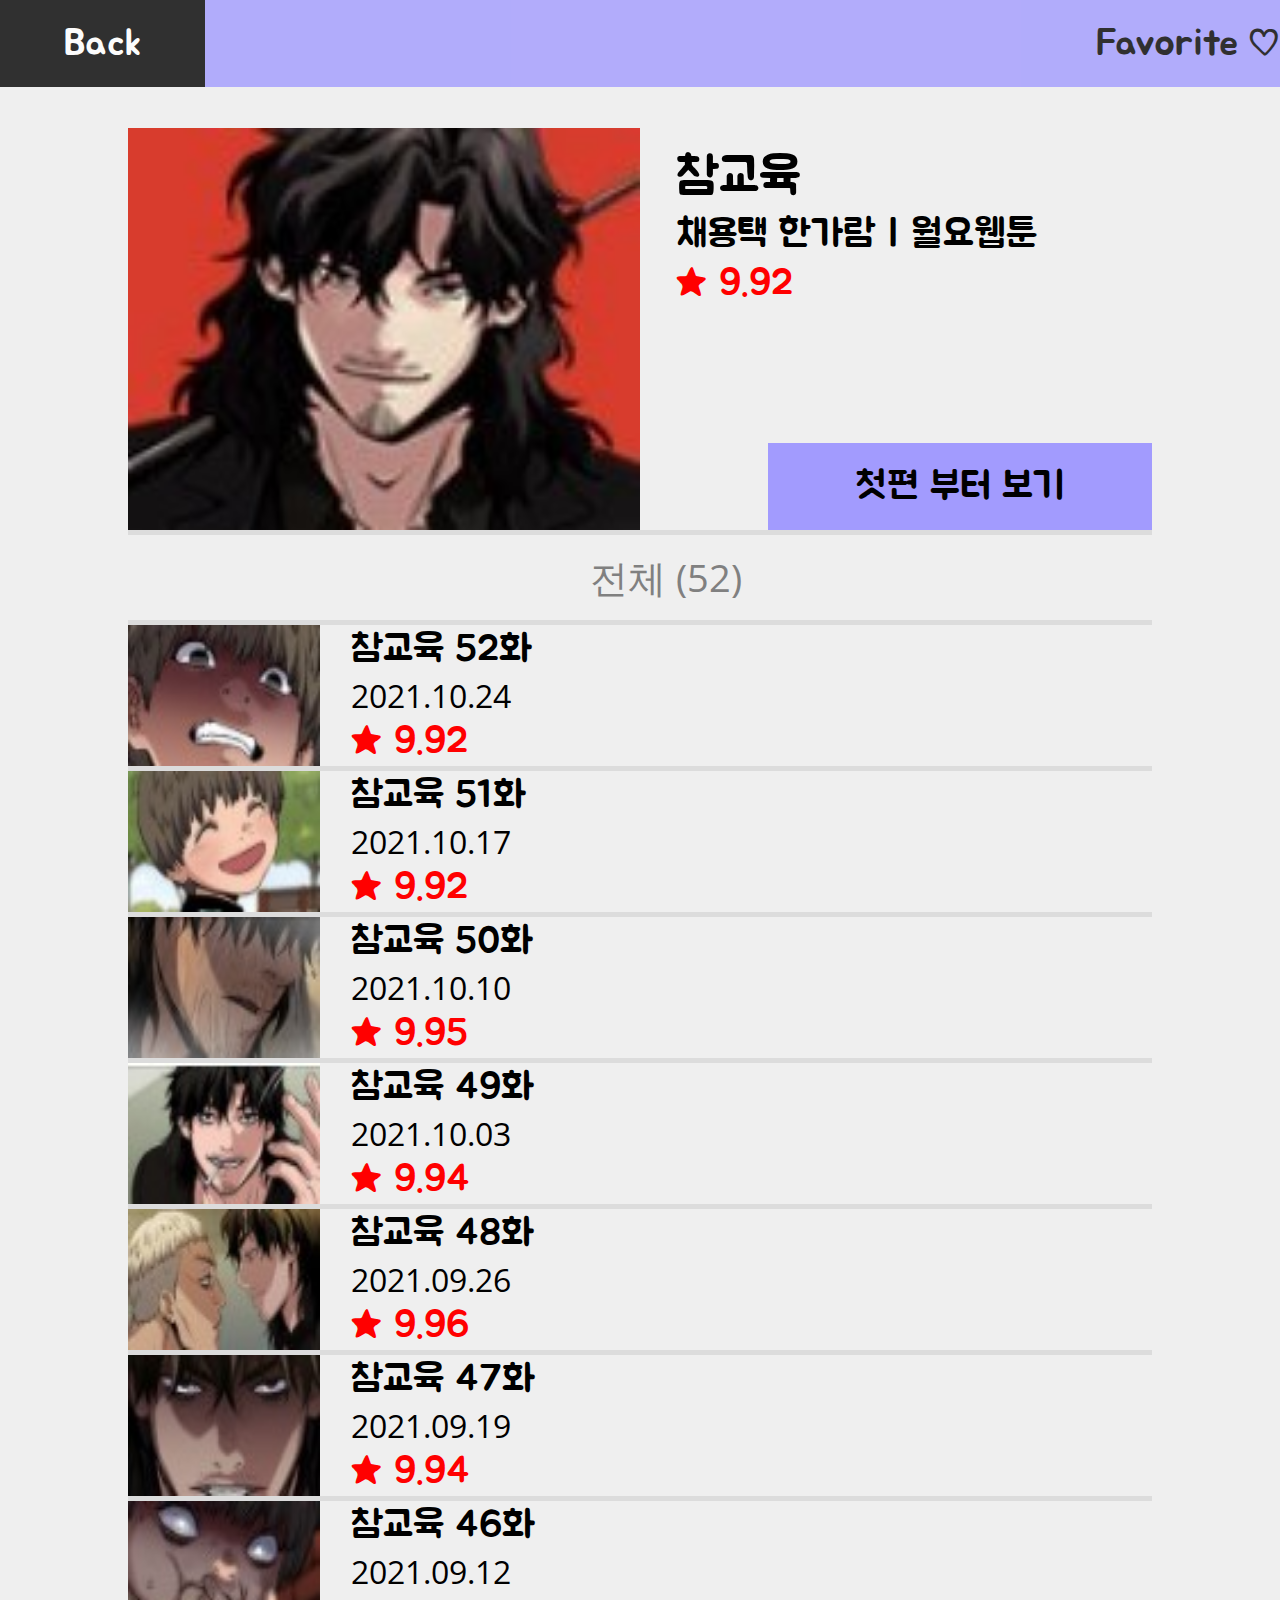
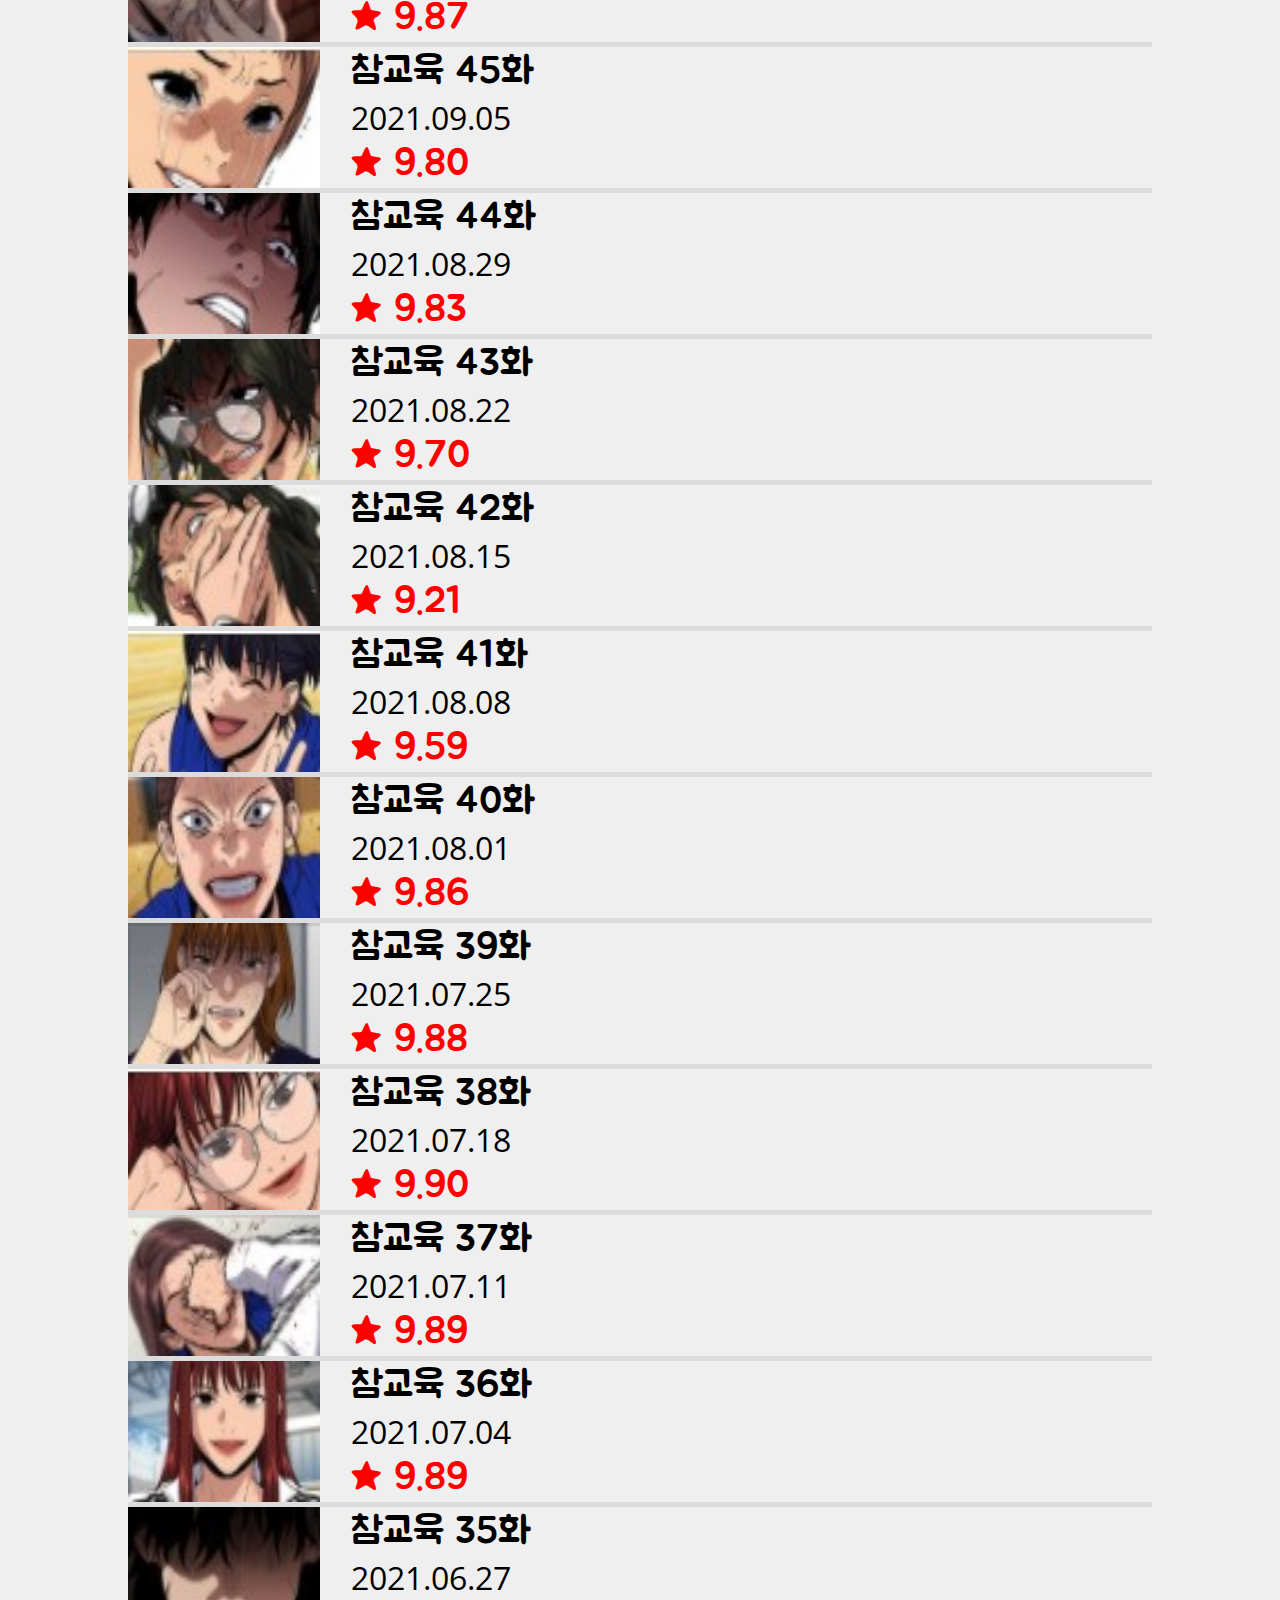
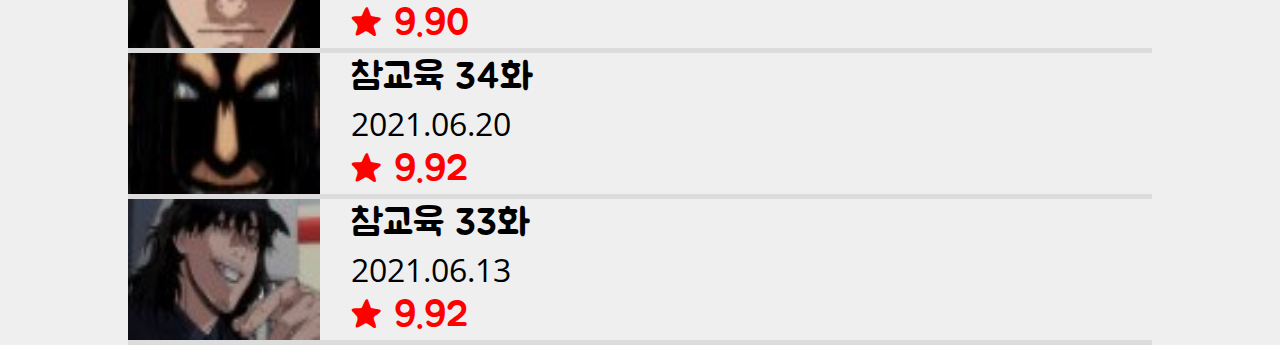
==== commit accee927: "Add files via upload" ====
--- a/html/참교육.html
+++ b/html/참교육.html
@@ -25,8 +25,9 @@
     <div class="header">
       <button onclick="history.back()" class="backButton">Back</button>
       <span>
-        <button class="favoriteButton">Favorite</button>
-        <button class="shareButton">Share</button>
+        <!-- 페이버릿 버튼 클릭시 하트모양 변경 -->
+        <button class="favoriteButton" onclick="favoriteHeartChange()">Favorite</button>
+        <span class="favoriteHeart">♡</span>
       </span>
     </div>
     <div class="container">
@@ -420,5 +421,7 @@
         </div>
       </article>
     </div>
+    <!-- 참교육 js -->
+    <script src="../js/mondayWebtoon_js/참교육.js"></script>
   </body>
 </html>
--- a/style/MondayWebtooncss/참교육.css
+++ b/style/MondayWebtooncss/참교육.css
@@ -39,7 +39,7 @@
 }
 
 /* 관심, 공유버튼 꾸미기 */
-.favoriteButton, .shareButton {
+.favoriteButton, .favoriteHeart {
   display: inline;
   background-color: #a29bfe;
   color: black;
@@ -52,10 +52,6 @@
   padding-bottom: 5%;
 }
 .favoriteButton:hover {
-  background-color: black;
-  color: white;
-}
-.shareButton:hover {
   background-color: black;
   color: white;
 }
@@ -123,6 +119,7 @@
     right: 0;
 }
 
+/* 첫편부터보기 버튼 꾸미기 */
 .webtoonFirstStory {
   background-color: #a29bfe;
   color: black;
@@ -139,12 +136,6 @@
   background-color: #343A40;
   color: white;
 }
-
-/* 첫편부터보기를 우측 하단에 두기위해 부모요소 container포지션을 변경 */
-/* header > div {
-  position: relative;
-  height: 100%;
-} */
 
 /* 웹툰화수 표현부분 */
 main > div {
@@ -199,7 +190,7 @@
 .container-3 {
   display: flex;
 }
-/* 웹툰글자요소들을 그리드로 지정하여 세로로 보이도록함 */
+/* 웹툰Sub글자요소들을 그리드로 지정하여 세로로 보이도록함 */
 .container-4 {
   display: grid;
   margin-left: 3%;
